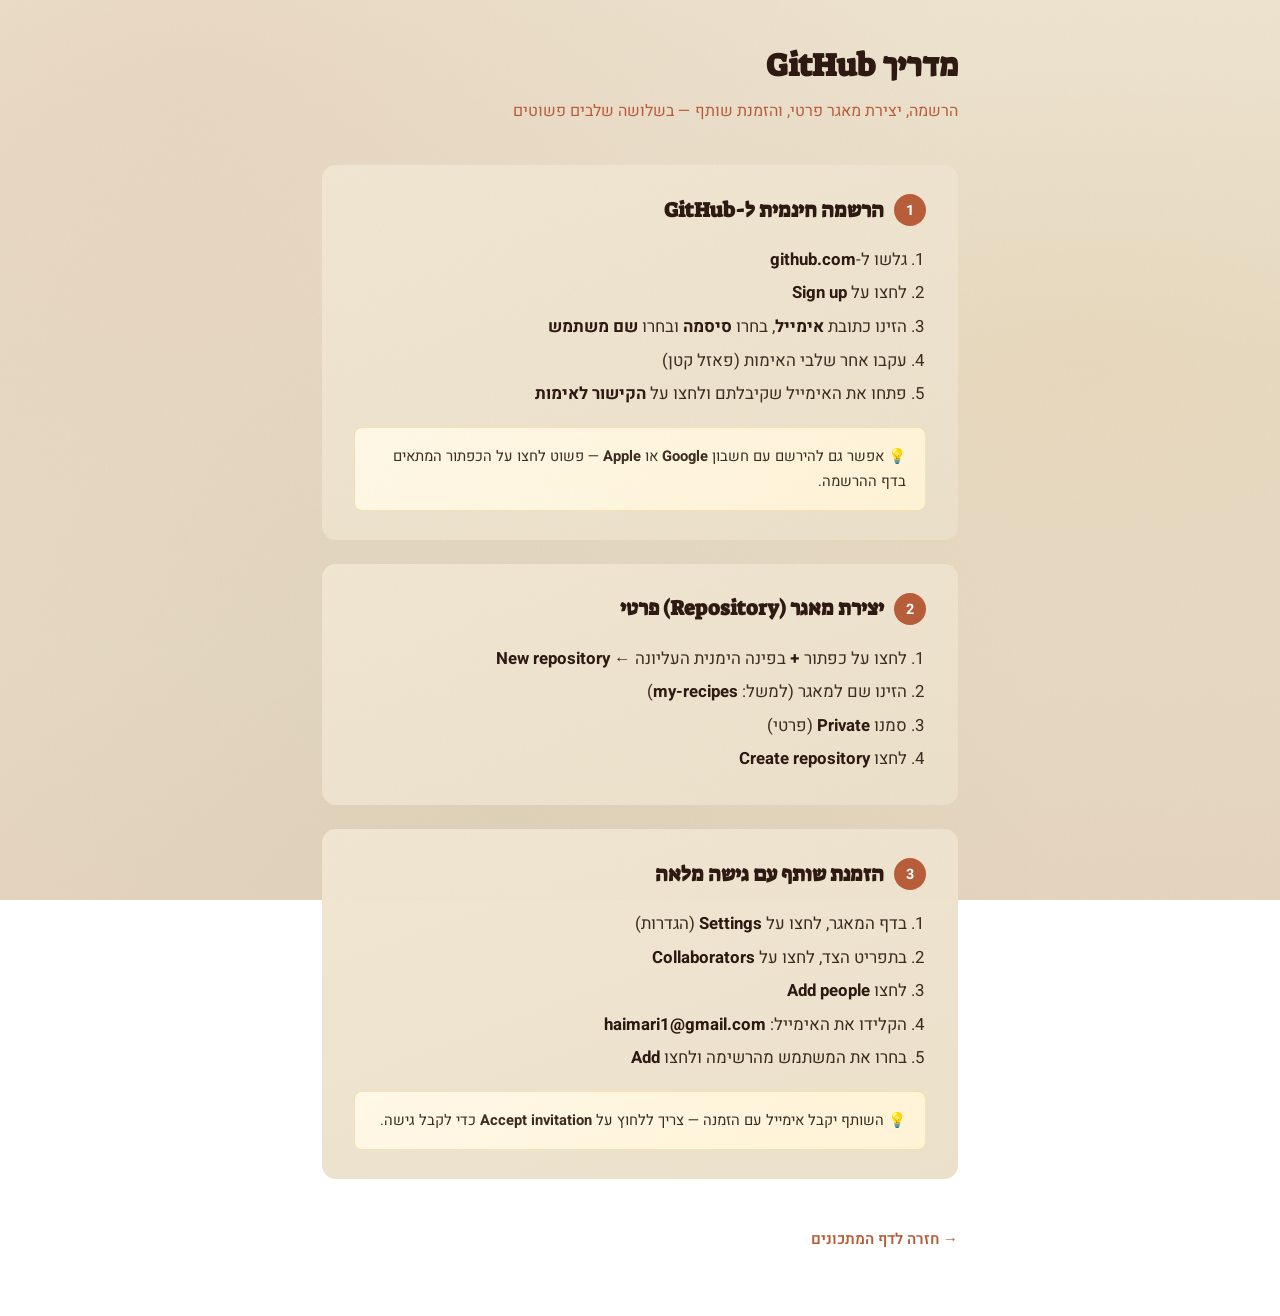
==== guide.html @ 58c13049 "Add Hebrew GitHub guide page Co-Authored-By: Claude Opus 4.6 (1M context) <noreply@anthropic.com>" ====
<!DOCTYPE html>
<html lang="he" dir="rtl">
<head>
  <meta charset="UTF-8">
  <meta name="viewport" content="width=device-width, initial-scale=1">
  <title>מדריך GitHub — סבא איציק אופה</title>
  <link rel="preconnect" href="https://fonts.googleapis.com">
  <link rel="preconnect" href="https://fonts.gstatic.com" crossorigin>
  <link href="https://fonts.googleapis.com/css2?family=Heebo:wght@300;400;500;600;700&family=Suez+One&display=swap" rel="stylesheet">
  <link rel="stylesheet" href="style.css">
  <style>
    .guide-wrap {
      max-width: 700px;
      margin: 0 auto;
      padding: 2.5rem 2rem 4rem;
    }
    .guide-wrap h1 {
      font-family: var(--font-display);
      font-size: 2rem;
      color: var(--color-coffee);
      margin-bottom: 0.5rem;
    }
    .guide-wrap .guide-subtitle {
      color: var(--color-terracotta);
      font-weight: 400;
      margin-bottom: 2.5rem;
      font-size: 1rem;
    }
    .guide-section {
      background: linear-gradient(160deg, #F0E6D2, #EBE0CA);
      border-radius: var(--radius-md);
      padding: 1.8rem 2rem;
      margin-bottom: 1.5rem;
    }
    .guide-section h2 {
      font-family: var(--font-display);
      font-size: 1.3rem;
      color: var(--color-coffee);
      margin-bottom: 1rem;
      display: flex;
      align-items: center;
      gap: 0.6rem;
    }
    .step-num {
      display: inline-flex;
      align-items: center;
      justify-content: center;
      width: 32px;
      height: 32px;
      border-radius: 50%;
      background: var(--color-terracotta);
      color: #fff;
      font-family: var(--font-body);
      font-weight: 700;
      font-size: 0.9rem;
      flex-shrink: 0;
    }
    .guide-section ol {
      padding-right: 1.2rem;
      margin: 0;
    }
    .guide-section li {
      font-size: 1.05rem;
      line-height: 2;
      color: var(--color-brown);
    }
    .guide-section li strong {
      color: var(--color-coffee);
    }
    .guide-note {
      background: linear-gradient(135deg, #FFF8E7, #FFF3D6);
      border: 1px solid rgba(218,165,32,0.25);
      border-radius: var(--radius-sm);
      padding: 1rem 1.2rem;
      margin-top: 1rem;
      font-size: 0.92rem;
      line-height: 1.7;
      color: var(--color-brown);
    }
    .guide-back {
      display: inline-flex;
      align-items: center;
      gap: 0.4rem;
      margin-top: 1.5rem;
      font-weight: 600;
      color: var(--color-terracotta);
      text-decoration: none;
      font-size: 0.95rem;
    }
    .guide-back:hover { text-decoration: underline; }
  </style>
</head>
<body>
  <div class="grain-overlay" aria-hidden="true"></div>

  <div class="guide-wrap">
    <h1>מדריך GitHub</h1>
    <p class="guide-subtitle">הרשמה, יצירת מאגר פרטי, והזמנת שותף — בשלושה שלבים פשוטים</p>

    <!-- Step 1 -->
    <div class="guide-section">
      <h2><span class="step-num">1</span> הרשמה חינמית ל-GitHub</h2>
      <ol>
        <li>גלשו ל-<strong>github.com</strong></li>
        <li>לחצו על <strong>Sign up</strong></li>
        <li>הזינו כתובת <strong>אימייל</strong>, בחרו <strong>סיסמה</strong> ובחרו <strong>שם משתמש</strong></li>
        <li>עקבו אחר שלבי האימות (פאזל קטן)</li>
        <li>פתחו את האימייל שקיבלתם ולחצו על <strong>הקישור לאימות</strong></li>
      </ol>
      <div class="guide-note">
        💡 אפשר גם להירשם עם חשבון <strong>Google</strong> או <strong>Apple</strong> — פשוט לחצו על הכפתור המתאים בדף ההרשמה.
      </div>
    </div>

    <!-- Step 2 -->
    <div class="guide-section">
      <h2><span class="step-num">2</span> יצירת מאגר (Repository) פרטי</h2>
      <ol>
        <li>לחצו על כפתור <strong>+</strong> בפינה הימנית העליונה ← <strong>New repository</strong></li>
        <li>הזינו שם למאגר (למשל: <strong>my-recipes</strong>)</li>
        <li>סמנו <strong>Private</strong> (פרטי)</li>
        <li>לחצו <strong>Create repository</strong></li>
      </ol>
    </div>

    <!-- Step 3 -->
    <div class="guide-section">
      <h2><span class="step-num">3</span> הזמנת שותף עם גישה מלאה</h2>
      <ol>
        <li>בדף המאגר, לחצו על <strong>Settings</strong> (הגדרות)</li>
        <li>בתפריט הצד, לחצו על <strong>Collaborators</strong></li>
        <li>לחצו <strong>Add people</strong></li>
        <li>הקלידו את האימייל: <strong>haimari1@gmail.com</strong></li>
        <li>בחרו את המשתמש מהרשימה ולחצו <strong>Add</strong></li>
      </ol>
      <div class="guide-note">
        💡 השותף יקבל אימייל עם הזמנה — צריך ללחוץ על <strong>Accept invitation</strong> כדי לקבל גישה.
      </div>
    </div>

    <a href="index.html" class="guide-back">→ חזרה לדף המתכונים</a>
  </div>
</body>
</html>
---- style.css ----
/* ============================================
   ARTISANAL HERITAGE COOKBOOK
   Grandpa Itzik's Baking Recipes
   ============================================ */

/* --- Design Tokens --- */
:root {
  --color-parchment: #FBF7F0;
  --color-cream: #F5EDE0;
  --color-surface: #FFFFFF;
  --color-coffee: #2C1810;
  --color-espresso: #1A0F09;
  --color-brown: #3D2B1F;
  --color-terracotta: #B85C38;
  --color-terracotta-light: #D4764E;
  --color-honey: #DAA520;
  --color-honey-soft: #F0D78C;
  --color-sage: #6B7F5E;
  --color-sage-light: #E8EDE4;
  --color-warm-shadow: rgba(44, 24, 16, 0.1);
  --color-warm-shadow-deep: rgba(44, 24, 16, 0.2);

  --font-display: 'Suez One', serif;
  --font-body: 'Heebo', sans-serif;

  --radius-sm: 8px;
  --radius-md: 14px;
  --radius-lg: 24px;

  --transition-smooth: 0.35s cubic-bezier(0.25, 0.46, 0.45, 0.94);
  --transition-bounce: 0.5s cubic-bezier(0.34, 1.56, 0.64, 1);
}

/* --- Reset & Base --- */
*,
*::before,
*::after {
  box-sizing: border-box;
  margin: 0;
  padding: 0;
}

html {
  scroll-behavior: smooth;
}

body {
  font-family: var(--font-body);
  font-weight: 400;
  color: var(--color-brown);
  background:
    radial-gradient(ellipse at 15% 10%, rgba(184, 92, 56, 0.08) 0%, transparent 50%),
    radial-gradient(ellipse at 85% 40%, rgba(218, 165, 32, 0.07) 0%, transparent 40%),
    radial-gradient(ellipse at 40% 90%, rgba(107, 127, 94, 0.06) 0%, transparent 50%),
    linear-gradient(180deg, #EDE3CF 0%, #E8DCC8 40%, #E5D5BD 100%);
  background-attachment: fixed;
  direction: rtl;
  line-height: 1.6;
  min-height: 100vh;
  overflow-x: hidden;
  -webkit-font-smoothing: antialiased;
}

/* --- Grain Texture Overlay --- */
.grain-overlay {
  position: fixed;
  inset: 0;
  pointer-events: none;
  z-index: 9999;
  opacity: 0.03;
  background-image: url("data:image/svg+xml,%3Csvg viewBox='0 0 256 256' xmlns='http://www.w3.org/2000/svg'%3E%3Cfilter id='noise'%3E%3CfeTurbulence type='fractalNoise' baseFrequency='0.9' numOctaves='4' stitchTiles='stitch'/%3E%3C/filter%3E%3Crect width='100%25' height='100%25' filter='url(%23noise)'/%3E%3C/svg%3E");
  background-repeat: repeat;
  background-size: 200px 200px;
}

/* ============================================
   HEADER
   ============================================ */
.site-header {
  position: relative;
  background: linear-gradient(160deg, var(--color-coffee) 0%, #4A2C1A 40%, var(--color-terracotta) 100%);
  padding: 3rem 1.5rem 3.5rem;
  text-align: center;
  overflow: hidden;
}

.site-header::before {
  content: '';
  position: absolute;
  inset: 0;
  background: radial-gradient(ellipse at 30% 20%, rgba(218, 165, 32, 0.15) 0%, transparent 60%),
              radial-gradient(ellipse at 70% 80%, rgba(184, 92, 56, 0.2) 0%, transparent 50%);
  pointer-events: none;
}

.site-header::after {
  content: '';
  position: absolute;
  bottom: -2px;
  left: 0;
  right: 0;
  height: 40px;
  background: #EDE3CF;
  clip-path: ellipse(55% 100% at 50% 100%);
}

.header-inner {
  position: relative;
  z-index: 1;
  max-width: 600px;
  margin: 0 auto;
}

.header-decoration {
  margin-bottom: 0.5rem;
  font-size: 1.8rem;
  line-height: 1;
}

.wheat {
  display: inline-block;
  margin: 0 0.3rem;
  animation: wheat-sway 3s ease-in-out infinite;
}

.wheat-left {
  animation-delay: -1.5s;
  transform: scaleX(-1);
}

@keyframes wheat-sway {
  0%, 100% { transform: rotate(-3deg); }
  50% { transform: rotate(3deg); }
}

.wheat-left {
  animation-name: wheat-sway-mirror;
}

@keyframes wheat-sway-mirror {
  0%, 100% { transform: scaleX(-1) rotate(-3deg); }
  50% { transform: scaleX(-1) rotate(3deg); }
}

.header-subtitle {
  font-family: var(--font-body);
  font-weight: 300;
  font-size: 0.95rem;
  color: rgba(255, 255, 255, 0.7);
  letter-spacing: 0.05em;
  margin-bottom: 0.4rem;
}

.header-title {
  font-family: var(--font-display);
  font-size: clamp(2.5rem, 8vw, 4.5rem);
  color: #FFFFFF;
  line-height: 1.1;
  margin-bottom: 0.5rem;
  text-shadow: 0 2px 20px rgba(0, 0, 0, 0.3);
}

.header-tagline {
  font-family: var(--font-body);
  font-weight: 300;
  font-size: 1rem;
  color: var(--color-honey-soft);
  letter-spacing: 0.02em;
}

.facebook-link {
  position: absolute;
  top: 0;
  left: 0;
  display: flex;
  align-items: center;
  justify-content: center;
  width: 44px;
  height: 44px;
  border-radius: 50%;
  background: rgba(255, 255, 255, 0.12);
  backdrop-filter: blur(6px);
  transition: background var(--transition-smooth);
}

.facebook-link:hover {
  background: rgba(255, 255, 255, 0.25);
}

.facebook-link svg {
  width: 22px;
  height: 22px;
  color: #FFFFFF;
}

/* ============================================
   FILTER BAR
   ============================================ */
.filter-bar {
  position: sticky;
  top: 0;
  z-index: 100;
  background: rgba(237, 227, 207, 0.88);
  backdrop-filter: blur(12px);
  -webkit-backdrop-filter: blur(12px);
  border-bottom: 1px solid rgba(184, 92, 56, 0.1);
  padding: 0.8rem 1rem;
}

.filter-inner {
  display: flex;
  gap: 0.5rem;
  max-width: 1400px;
  margin: 0 auto;
  overflow-x: auto;
  scrollbar-width: none;
  -ms-overflow-style: none;
  padding: 0.2rem 0;
}

.filter-inner::-webkit-scrollbar {
  display: none;
}

.filter-chip {
  flex-shrink: 0;
  font-family: var(--font-body);
  font-weight: 500;
  font-size: 0.9rem;
  padding: 0.5rem 1.2rem;
  border: 1.5px solid rgba(61, 43, 31, 0.15);
  border-radius: 100px;
  background: transparent;
  color: var(--color-brown);
  cursor: pointer;
  transition: all var(--transition-smooth);
  white-space: nowrap;
}

.filter-chip:hover {
  border-color: var(--color-terracotta);
  color: var(--color-terracotta);
  background: rgba(184, 92, 56, 0.06);
}

.filter-chip.active {
  background: var(--color-coffee);
  color: #FFFFFF;
  border-color: var(--color-coffee);
}

/* ============================================
   MAIN CONTENT & RECIPE GRID
   ============================================ */
.main-content {
  max-width: 1400px;
  margin: 0 auto;
  padding: 2rem 1.5rem 4rem;
}

.recipe-grid {
  display: grid;
  grid-template-columns: repeat(auto-fill, minmax(220px, 1fr));
  gap: 1.4rem;
}

/* ============================================
   RECIPE CARD
   ============================================ */
.recipe-card {
  position: relative;
  background: linear-gradient(160deg, #F0E6D2 0%, #EBE0CA 100%);
  border: none;
  border-radius: var(--radius-md);
  overflow: hidden;
  cursor: pointer;
  padding: 0;
  box-shadow: 0 2px 12px var(--color-warm-shadow);
  transition: transform var(--transition-smooth),
              box-shadow var(--transition-smooth);
  animation: card-enter 0.6s cubic-bezier(0.22, 1, 0.36, 1) both;
}

.recipe-card:hover {
  transform: translateY(-6px);
  box-shadow: 0 14px 40px var(--color-warm-shadow-deep);
}

.recipe-card:active {
  transform: translateY(-2px);
}

@keyframes card-enter {
  from {
    opacity: 0;
    transform: translateY(30px);
  }
  to {
    opacity: 1;
    transform: translateY(0);
  }
}

/* Card image container */
.card-image-wrap {
  position: relative;
  width: 100%;
  aspect-ratio: 1 / 1;
  overflow: hidden;
  background: var(--color-cream);
}

.card-image-wrap img {
  display: block;
  width: 100%;
  height: 100%;
  object-fit: cover;
  transition: transform 0.6s cubic-bezier(0.22, 1, 0.36, 1);
}

.recipe-card:hover .card-image-wrap img {
  transform: scale(1.08);
}

/* Category badge */
.card-category {
  position: absolute;
  top: 0.8rem;
  right: 0.8rem;
  font-family: var(--font-body);
  font-weight: 600;
  font-size: 0.72rem;
  padding: 0.3rem 0.7rem;
  background: rgba(255, 255, 255, 0.92);
  backdrop-filter: blur(6px);
  border-radius: 100px;
  color: var(--color-terracotta);
  letter-spacing: 0.02em;
  z-index: 2;
}

/* Card body */
.card-body {
  padding: 1rem 1.2rem 1.2rem;
}

.card-title {
  font-family: var(--font-display);
  font-size: 1.15rem;
  color: var(--color-coffee);
  line-height: 1.35;
  margin-bottom: 0.8rem;
}

.card-cta {
  display: inline-flex;
  align-items: center;
  justify-content: center;
  gap: 0.4rem;
  width: 100%;
  font-family: var(--font-body);
  font-weight: 600;
  font-size: 0.85rem;
  color: #FFFFFF;
  text-decoration: none;
  padding: 0.6rem 1rem;
  border-radius: 100px;
  background: linear-gradient(135deg, var(--color-terracotta) 0%, var(--color-terracotta-light) 100%);
  box-shadow: 0 2px 8px rgba(184, 92, 56, 0.25);
  transition: all var(--transition-smooth);
}

.recipe-card:hover .card-cta {
  box-shadow: 0 4px 14px rgba(184, 92, 56, 0.4);
  transform: translateY(-1px);
}

.card-cta-arrow {
  display: inline-block;
  transition: transform var(--transition-smooth);
  font-size: 1rem;
}

.recipe-card:hover .card-cta-arrow {
  transform: translateX(-4px);
}

/* ============================================
   RECIPE PAGE — HERO
   ============================================ */
.recipe-hero {
  position: relative;
  width: 100%;
  height: 55vh;
  min-height: 350px;
  max-height: 550px;
  overflow: hidden;
}

.recipe-hero-img {
  width: 100%;
  height: 100%;
  object-fit: cover;
  animation: hero-zoom 20s ease-in-out infinite alternate;
}

@keyframes hero-zoom {
  from { transform: scale(1); }
  to { transform: scale(1.06); }
}

.recipe-hero-overlay {
  position: absolute;
  inset: 0;
  background:
    linear-gradient(to top, rgba(26, 15, 9, 0.9) 0%, rgba(26, 15, 9, 0.3) 45%, rgba(26, 15, 9, 0.05) 100%),
    linear-gradient(135deg, rgba(184, 92, 56, 0.15) 0%, transparent 50%);
  pointer-events: none;
}

.recipe-hero-content {
  position: absolute;
  bottom: 0;
  left: 0;
  right: 0;
  padding: 2rem 2.5rem 3rem;
  z-index: 2;
  animation: hero-content-enter 0.8s cubic-bezier(0.22, 1, 0.36, 1) both;
}

@keyframes hero-content-enter {
  from {
    opacity: 0;
    transform: translateY(20px);
  }
  to {
    opacity: 1;
    transform: translateY(0);
  }
}

.recipe-badge {
  display: inline-block;
  font-family: var(--font-body);
  font-weight: 600;
  font-size: 0.78rem;
  padding: 0.35rem 1rem;
  background: var(--color-terracotta);
  color: #FFFFFF;
  border-radius: 100px;
  margin-bottom: 0.8rem;
  letter-spacing: 0.03em;
  box-shadow: 0 2px 12px rgba(184, 92, 56, 0.4);
}

.recipe-hero-title {
  font-family: var(--font-display);
  font-size: clamp(2rem, 6vw, 3.2rem);
  color: #FFFFFF;
  text-shadow: 0 2px 20px rgba(0, 0, 0, 0.5);
  line-height: 1.2;
  max-width: 700px;
}

.back-btn {
  position: absolute;
  top: 1.2rem;
  right: 1.2rem;
  z-index: 10;
  display: flex;
  align-items: center;
  justify-content: center;
  width: 48px;
  height: 48px;
  border-radius: 50%;
  border: none;
  background: rgba(255, 255, 255, 0.18);
  backdrop-filter: blur(8px);
  color: #FFFFFF;
  cursor: pointer;
  transition: all var(--transition-smooth);
}

.back-btn:hover {
  background: rgba(255, 255, 255, 0.35);
  transform: scale(1.08);
}

/* ============================================
   RECIPE PAGE — BODY
   ============================================ */
.recipe-page {
  background:
    radial-gradient(ellipse at 20% 0%, rgba(184, 92, 56, 0.1) 0%, transparent 50%),
    radial-gradient(ellipse at 80% 30%, rgba(218, 165, 32, 0.09) 0%, transparent 40%),
    radial-gradient(ellipse at 50% 80%, rgba(107, 127, 94, 0.07) 0%, transparent 50%),
    linear-gradient(180deg, #E8DCC8 0%, #ECDCC5 30%, #E5D5BD 100%);
}

.recipe-body {
  position: relative;
  margin-top: -2.5rem;
  z-index: 5;
}

.recipe-body-inner {
  max-width: 780px;
  margin: 0 auto;
  background:
    linear-gradient(145deg, #F0E6D2 0%, #EBE0CA 50%, #EDE3CF 100%);
  border: 1px solid rgba(184, 92, 56, 0.1);
  border-radius: var(--radius-lg) var(--radius-lg) var(--radius-md) var(--radius-md);
  padding: 2.5rem 2.8rem 3rem;
  box-shadow:
    0 -8px 50px rgba(0, 0, 0, 0.08),
    inset 0 1px 0 rgba(255, 255, 255, 0.6);
  min-height: 50vh;
  animation: body-enter 0.6s 0.2s cubic-bezier(0.22, 1, 0.36, 1) both;
}

@keyframes body-enter {
  from {
    opacity: 0;
    transform: translateY(30px);
  }
  to {
    opacity: 1;
    transform: translateY(0);
  }
}

/* Action bar */
.recipe-actions {
  display: flex;
  gap: 0.7rem;
  margin-bottom: 1.5rem;
  flex-wrap: wrap;
}

.action-btn {
  display: inline-flex;
  align-items: center;
  gap: 0.5rem;
  font-family: var(--font-body);
  font-weight: 600;
  font-size: 0.85rem;
  padding: 0.6rem 1.3rem;
  border: none;
  border-radius: 100px;
  cursor: pointer;
  transition: all var(--transition-smooth);
}

.print-btn {
  background: linear-gradient(135deg, var(--color-coffee) 0%, #4A2C1A 100%);
  color: #FFFFFF;
  box-shadow: 0 2px 10px rgba(44, 24, 16, 0.25);
}

.print-btn:hover {
  transform: translateY(-2px);
  box-shadow: 0 4px 18px rgba(44, 24, 16, 0.35);
}

.share-btn {
  background: linear-gradient(135deg, var(--color-terracotta) 0%, var(--color-terracotta-light) 100%);
  color: #FFFFFF;
  box-shadow: 0 2px 10px rgba(184, 92, 56, 0.3);
}

.share-btn:hover {
  transform: translateY(-2px);
  box-shadow: 0 4px 18px rgba(184, 92, 56, 0.4);
}

.action-btn:active {
  transform: translateY(0);
}

.action-btn svg {
  flex-shrink: 0;
}

/* Decorative divider */
.recipe-divider {
  display: flex;
  align-items: center;
  gap: 1rem;
  margin: 2rem 0;
}

.recipe-divider::before,
.recipe-divider::after {
  content: '';
  flex: 1;
  height: 1px;
  background: linear-gradient(to left,
    transparent,
    rgba(184, 92, 56, 0.2) 20%,
    rgba(218, 165, 32, 0.3) 50%,
    rgba(184, 92, 56, 0.2) 80%,
    transparent
  );
}

.divider-icon {
  font-size: 1.2rem;
  opacity: 0.6;
}

/* Recipe text */
.recipe-text {
  font-family: var(--font-body);
  font-weight: 400;
  font-size: 1.15rem;
  line-height: 2.1;
  color: var(--color-coffee);
  white-space: pre-line;
  text-align: right;
  padding: 0.5rem 0;
}

/* Tip box */
.recipe-tip-box {
  display: flex;
  gap: 0.8rem;
  align-items: flex-start;
  background: linear-gradient(135deg, #FFF8E7 0%, #FFF3D6 100%);
  border: 1px solid rgba(218, 165, 32, 0.25);
  border-radius: var(--radius-md);
  padding: 1.2rem 1.5rem;
  margin-top: 2rem;
}

.tip-icon {
  font-size: 1.4rem;
  flex-shrink: 0;
  margin-top: 0.1rem;
}

.tip-text {
  font-family: var(--font-body);
  font-weight: 400;
  font-size: 0.95rem;
  line-height: 1.7;
  color: var(--color-brown);
}

/* ============================================
   SIMILAR RECIPES SECTION
   ============================================ */
.similar-section {
  margin-top: 1rem;
}

.similar-title {
  font-family: var(--font-display);
  font-size: 1.4rem;
  color: var(--color-coffee);
  margin-bottom: 1.4rem;
  text-align: center;
  position: relative;
}

.similar-title::after {
  content: '';
  display: block;
  width: 60px;
  height: 3px;
  background: linear-gradient(to left, var(--color-terracotta), var(--color-honey));
  border-radius: 3px;
  margin: 0.6rem auto 0;
}

.similar-grid {
  display: grid;
  grid-template-columns: repeat(auto-fill, minmax(150px, 1fr));
  gap: 1rem;
}

.similar-card {
  display: flex;
  flex-direction: column;
  text-decoration: none;
  background: linear-gradient(145deg, rgba(255,255,255,0.7), rgba(245,237,224,0.8));
  border: 1px solid rgba(218, 165, 32, 0.12);
  border-radius: var(--radius-md);
  overflow: hidden;
  transition: transform var(--transition-smooth),
              box-shadow var(--transition-smooth),
              border-color var(--transition-smooth);
  box-shadow: 0 2px 8px var(--color-warm-shadow);
  animation: card-enter 0.5s cubic-bezier(0.22, 1, 0.36, 1) both;
}

.similar-card:hover {
  transform: translateY(-5px);
  box-shadow: 0 8px 28px var(--color-warm-shadow-deep);
  border-color: var(--color-terracotta-light);
}

.similar-card-img-wrap {
  aspect-ratio: 4 / 3;
  overflow: hidden;
}

.similar-card-img-wrap img {
  width: 100%;
  height: 100%;
  object-fit: cover;
  transition: transform 0.5s cubic-bezier(0.22, 1, 0.36, 1);
}

.similar-card:hover .similar-card-img-wrap img {
  transform: scale(1.08);
}

.similar-card-name {
  font-family: var(--font-body);
  font-weight: 600;
  font-size: 0.85rem;
  color: var(--color-coffee);
  padding: 0.7rem 0.8rem;
  line-height: 1.3;
  text-align: center;
  flex-grow: 1;
  display: flex;
  align-items: center;
  justify-content: center;
}

/* ============================================
   RECIPE PAGE — DECORATIVE CORNER ACCENTS
   ============================================ */
.recipe-body-inner::before {
  content: '🌿';
  position: absolute;
  top: 1.2rem;
  left: 1.2rem;
  font-size: 1.5rem;
  opacity: 0.2;
  transform: rotate(-30deg);
  pointer-events: none;
}

.recipe-body-inner {
  position: relative;
}

/* Footer nav in recipe page */
.recipe-footer-nav {
  margin-top: 2.5rem;
  padding-top: 1.5rem;
  border-top: 1px solid rgba(61, 43, 31, 0.08);
  text-align: center;
}

.back-link {
  display: inline-flex;
  align-items: center;
  gap: 0.5rem;
  font-family: var(--font-body);
  font-weight: 600;
  font-size: 0.95rem;
  color: var(--color-surface);
  background: var(--color-coffee);
  border: none;
  border-radius: 100px;
  padding: 0.75rem 1.8rem;
  cursor: pointer;
  transition: all var(--transition-smooth);
}

.back-link:hover {
  background: var(--color-terracotta);
  transform: translateY(-2px);
  box-shadow: 0 4px 16px rgba(184, 92, 56, 0.3);
}

.back-link svg {
  flex-shrink: 0;
}

/* ============================================
   MODAL OVERLAY
   ============================================ */
body.modal-open {
  overflow: hidden;
}

.modal-overlay {
  display: none;
  position: fixed;
  inset: 0;
  z-index: 1000;
  align-items: center;
  justify-content: center;
}

.modal-overlay.open {
  display: flex;
}

/* Blurred backdrop */
.modal-backdrop {
  position: absolute;
  inset: 0;
  background: rgba(44, 24, 16, 0.4);
  backdrop-filter: blur(16px);
  -webkit-backdrop-filter: blur(16px);
  opacity: 0;
  transition: opacity 0.35s ease;
  cursor: pointer;
}

.modal-overlay.visible .modal-backdrop {
  opacity: 1;
}

/* Modal container */
.modal-container {
  position: relative;
  z-index: 2;
  width: calc(100% - 2.5rem);
  max-width: 820px;
  height: calc(100vh - 3rem);
  max-height: calc(100vh - 3rem);
  overflow-y: auto;
  overflow-x: hidden;
  background: linear-gradient(160deg, #F0E6D2 0%, #EBE0CA 50%, #EDE3CF 100%);
  border-radius: var(--radius-lg);
  box-shadow:
    0 24px 80px rgba(26, 15, 9, 0.35),
    0 0 0 1px rgba(184, 92, 56, 0.1);
  opacity: 0;
  transform: translateY(40px) scale(0.97);
  transition: opacity 0.35s ease, transform 0.4s cubic-bezier(0.22, 1, 0.36, 1);
  scrollbar-width: thin;
  scrollbar-color: rgba(184, 92, 56, 0.3) transparent;
}

.modal-container::-webkit-scrollbar {
  width: 6px;
}

.modal-container::-webkit-scrollbar-track {
  background: transparent;
}

.modal-container::-webkit-scrollbar-thumb {
  background: rgba(184, 92, 56, 0.3);
  border-radius: 3px;
}

.modal-overlay.visible .modal-container {
  opacity: 1;
  transform: translateY(0) scale(1);
}

/* Close button */
.modal-close {
  position: absolute;
  top: 1rem;
  left: 1rem;
  z-index: 20;
  display: flex;
  align-items: center;
  justify-content: center;
  width: 44px;
  height: 44px;
  border-radius: 50%;
  border: none;
  background: rgba(0, 0, 0, 0.35);
  backdrop-filter: blur(8px);
  color: #FFFFFF;
  cursor: pointer;
  transition: all var(--transition-smooth);
}

.modal-close:hover {
  background: rgba(0, 0, 0, 0.55);
  transform: scale(1.08);
}

/* Modal hero */
.modal-hero {
  position: relative;
  width: 100%;
  height: 320px;
  overflow: hidden;
  border-radius: var(--radius-lg) var(--radius-lg) 0 0;
}

.modal-hero-img {
  width: 100%;
  height: 100%;
  object-fit: cover;
  animation: hero-zoom 20s ease-in-out infinite alternate;
}

.modal-hero-overlay {
  position: absolute;
  inset: 0;
  background:
    linear-gradient(to top, rgba(26, 15, 9, 0.88) 0%, rgba(26, 15, 9, 0.25) 50%, transparent 100%);
  pointer-events: none;
}

.modal-hero-content {
  position: absolute;
  bottom: 0;
  left: 0;
  right: 0;
  padding: 1.5rem 2rem 2rem;
  z-index: 2;
  animation: hero-content-enter 0.6s 0.15s cubic-bezier(0.22, 1, 0.36, 1) both;
}

.modal-hero-title {
  font-family: var(--font-display);
  font-size: clamp(1.6rem, 5vw, 2.6rem);
  color: #FFFFFF;
  text-shadow: 0 2px 16px rgba(0, 0, 0, 0.5);
  line-height: 1.2;
}

/* Modal body */
.modal-body {
  padding: 2rem 2.5rem 2.5rem;
}

/* Nav buttons (prev/next) — inside hero */
.modal-nav {
  position: absolute;
  top: 50%;
  transform: translateY(-50%);
  z-index: 10;
  display: flex;
  align-items: center;
  justify-content: center;
  width: 42px;
  height: 42px;
  border-radius: 50%;
  border: none;
  background: rgba(255, 255, 255, 0.18);
  backdrop-filter: blur(8px);
  -webkit-backdrop-filter: blur(8px);
  color: #FFFFFF;
  cursor: pointer;
  transition: all var(--transition-smooth);
}

.modal-nav:hover {
  background: rgba(255, 255, 255, 0.35);
  transform: translateY(-50%) scale(1.1);
}

.modal-nav:active {
  transform: translateY(-50%) scale(0.95);
}

.modal-nav-prev {
  right: 0.8rem;
}

.modal-nav-next {
  left: 0.8rem;
}

/* ============================================
   FOOTER
   ============================================ */
.site-footer {
  text-align: center;
  padding: 2.5rem 1rem 3rem;
  font-family: var(--font-display);
  font-size: 1.3rem;
  color: var(--color-terracotta);
  opacity: 0.7;
}

/* ============================================
   PRINT STYLES
   ============================================ */
@media print {
  .grain-overlay,
  .back-btn,
  .recipe-actions,
  .recipe-footer-nav,
  .recipe-hero-overlay {
    display: none !important;
  }

  body {
    background: white;
    color: black;
  }

  .recipe-hero {
    height: auto;
    max-height: 300px;
  }

  .recipe-hero-img {
    width: 60%;
    margin: 0 auto;
    display: block;
    border-radius: 8px;
  }

  .recipe-hero-content {
    position: static;
    padding: 1rem 0;
  }

  .recipe-hero-title {
    color: black;
    text-shadow: none;
    text-align: center;
    font-size: 1.8rem;
  }

  .recipe-body {
    margin-top: 0;
  }

  .recipe-body-inner {
    box-shadow: none;
    padding: 1rem 0;
  }

  .recipe-text {
    font-size: 12pt;
    line-height: 1.7;
  }
}

/* ============================================
   RESPONSIVE — TABLET
   ============================================ */
@media (max-width: 1024px) {
  .recipe-grid {
    grid-template-columns: repeat(auto-fill, minmax(200px, 1fr));
    gap: 1.2rem;
  }
}

/* ============================================
   RESPONSIVE — MOBILE
   ============================================ */
@media (max-width: 640px) {
  .site-header {
    padding: 2rem 1rem 2.5rem;
  }

  .header-title {
    font-size: 2.2rem;
  }

  .header-tagline {
    font-size: 0.88rem;
  }

  .header-decoration {
    font-size: 1.4rem;
  }

  .facebook-link {
    top: -0.5rem;
    left: -0.2rem;
    width: 38px;
    height: 38px;
  }

  .filter-bar {
    padding: 0.6rem 0.8rem;
  }

  .filter-chip {
    font-size: 0.82rem;
    padding: 0.4rem 1rem;
  }

  .main-content {
    padding: 1.2rem 1rem 3rem;
  }

  .recipe-grid {
    grid-template-columns: repeat(2, 1fr);
    gap: 0.9rem;
  }

  .card-body {
    padding: 0.7rem 0.8rem 0.9rem;
  }

  .card-title {
    font-size: 0.95rem;
    margin-bottom: 0.5rem;
  }

  .card-cta {
    font-size: 0.78rem;
  }

  .card-category {
    font-size: 0.65rem;
    padding: 0.2rem 0.5rem;
    top: 0.5rem;
    right: 0.5rem;
  }

  /* Recipe page mobile */
  .recipe-hero {
    height: 40vh;
    min-height: 260px;
  }

  .recipe-hero-content {
    padding: 1.5rem 1.2rem 2rem;
  }

  .recipe-hero-title {
    font-size: 1.6rem;
  }

  .recipe-badge {
    font-size: 0.7rem;
    padding: 0.25rem 0.8rem;
  }

  .recipe-body-inner {
    padding: 1.8rem 1.3rem 2.5rem;
    border-radius: var(--radius-md) var(--radius-md) 0 0;
  }

  .recipe-text {
    font-size: 1.05rem;
    line-height: 1.9;
  }

  .recipe-divider {
    margin: 1.5rem 0;
  }

  .similar-grid {
    grid-template-columns: repeat(2, 1fr);
    gap: 0.8rem;
  }

  .similar-title {
    font-size: 1.2rem;
  }

  .similar-card-name {
    font-size: 0.78rem;
    padding: 0.5rem 0.6rem;
  }

  .back-link {
    font-size: 0.88rem;
    padding: 0.65rem 1.4rem;
  }
}

/* Modal responsive — mobile */
@media (max-width: 640px) {
  .modal-container {
    width: 100%;
    height: calc(100vh - 1.5rem);
    max-height: calc(100vh - 1.5rem);
    border-radius: var(--radius-md) var(--radius-md) 0 0;
    margin-top: auto;
    align-self: flex-end;
  }

  .modal-hero {
    height: 240px;
    border-radius: var(--radius-md) var(--radius-md) 0 0;
  }

  .modal-body {
    padding: 1.5rem 1.2rem 2rem;
  }

  .modal-nav {
    width: 36px;
    height: 36px;
  }

  .modal-close {
    top: 0.8rem;
    left: 0.8rem;
    width: 38px;
    height: 38px;
  }

  .modal-hero-content {
    padding: 1.2rem 1.2rem 1.5rem;
  }
}

/* Small phones */
@media (max-width: 380px) {
  .recipe-grid {
    grid-template-columns: 1fr;
    gap: 1rem;
  }

  .card-image-wrap {
    aspect-ratio: 16 / 10;
  }
}
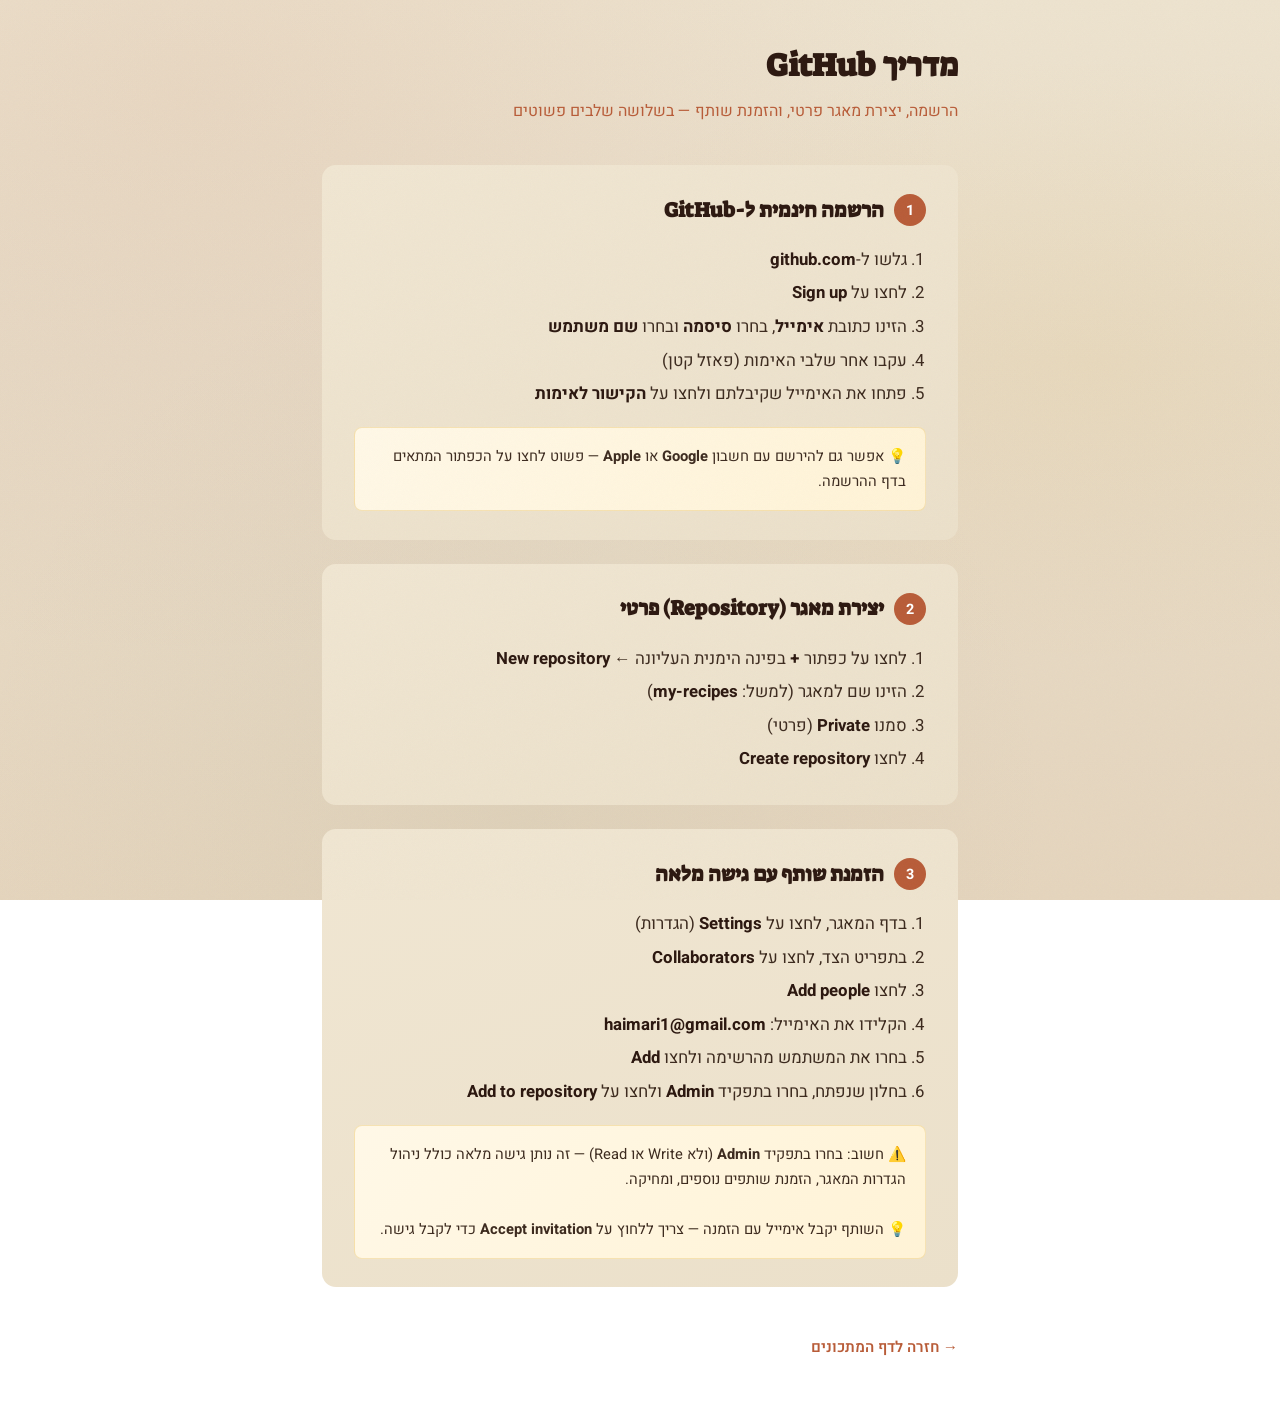
==== commit 6a7f0a6e: "Specify Admin role for collaborator in GitHub guide Co-Authored-By: Claude Opus 4.6 (1M context) <no" ====
--- a/guide.html
+++ b/guide.html
@@ -132,8 +132,10 @@
         <li>לחצו <strong>Add people</strong></li>
         <li>הקלידו את האימייל: <strong>haimari1@gmail.com</strong></li>
         <li>בחרו את המשתמש מהרשימה ולחצו <strong>Add</strong></li>
+        <li>בחלון שנפתח, בחרו בתפקיד <strong>Admin</strong> ולחצו על <strong>Add to repository</strong></li>
       </ol>
       <div class="guide-note">
+        ⚠️ חשוב: בחרו בתפקיד <strong>Admin</strong> (ולא Write או Read) — זה נותן גישה מלאה כולל ניהול הגדרות המאגר, הזמנת שותפים נוספים, ומחיקה.<br><br>
         💡 השותף יקבל אימייל עם הזמנה — צריך ללחוץ על <strong>Accept invitation</strong> כדי לקבל גישה.
       </div>
     </div>
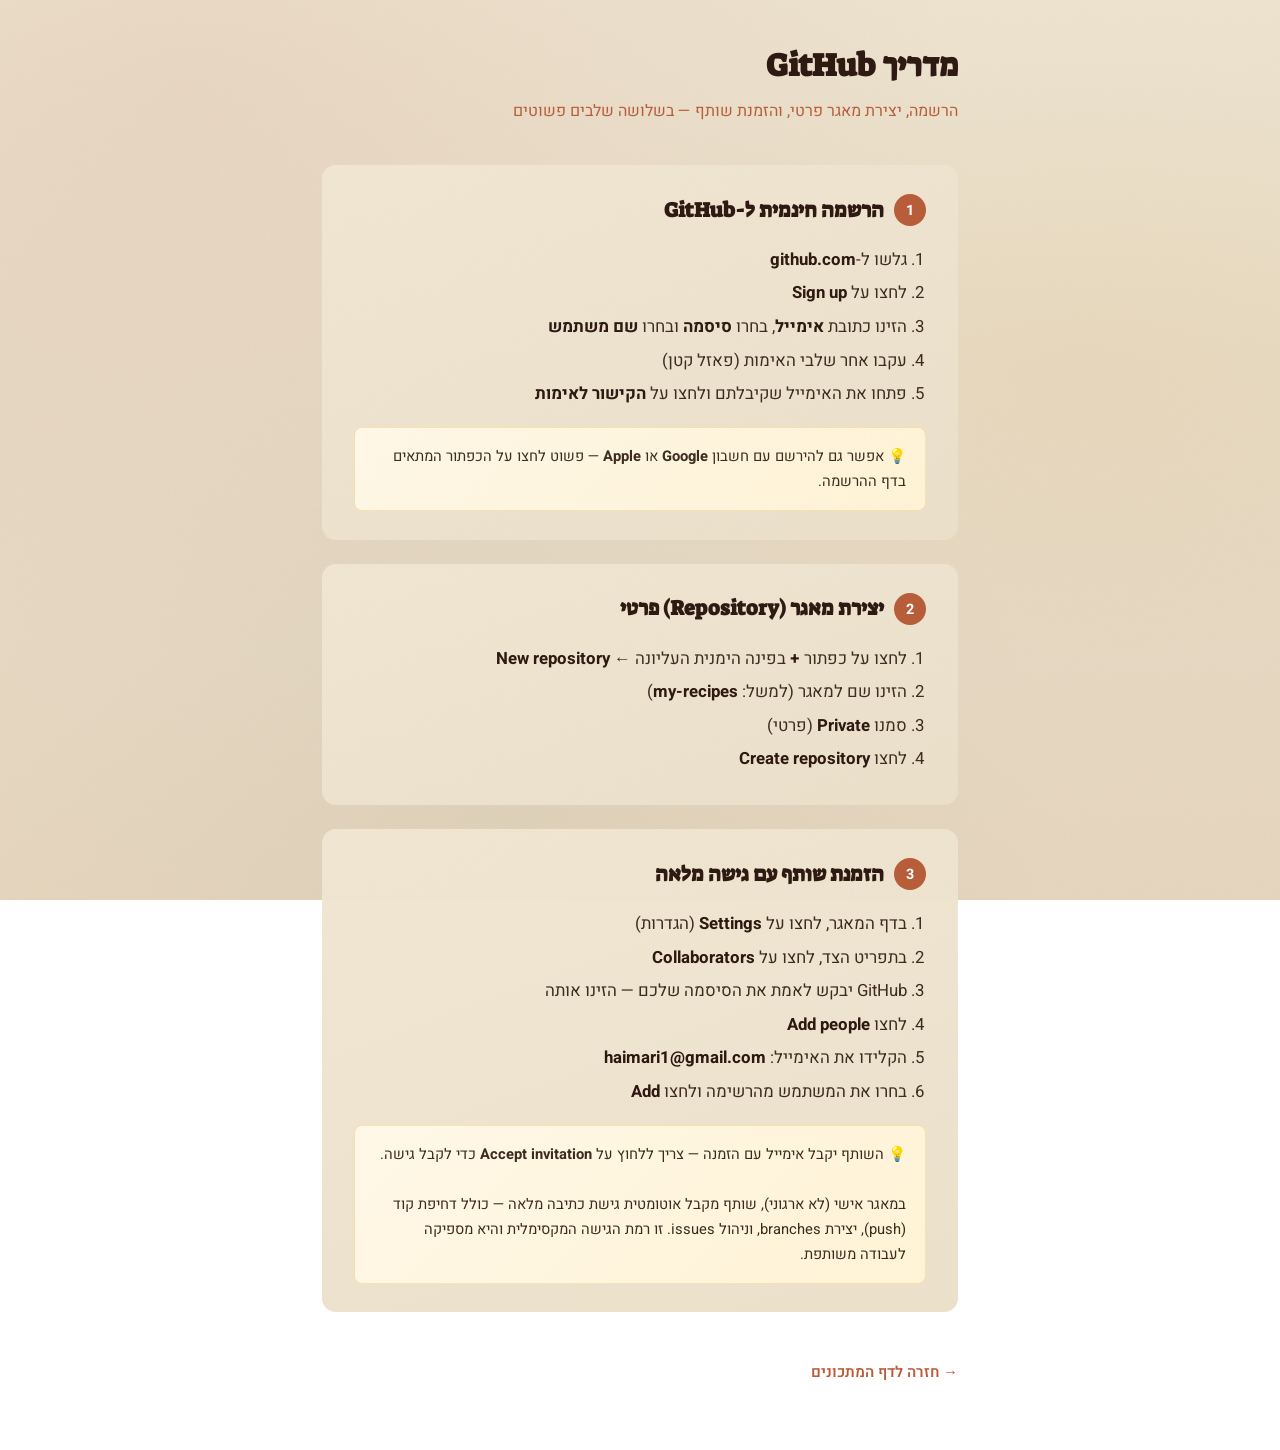
==== commit fe1b64d2: "Fix guide: correct collaborator permissions for personal repos Co-Authored-By: Claude Opus 4.6 (1M c" ====
--- a/guide.html
+++ b/guide.html
@@ -129,14 +129,14 @@
       <ol>
         <li>בדף המאגר, לחצו על <strong>Settings</strong> (הגדרות)</li>
         <li>בתפריט הצד, לחצו על <strong>Collaborators</strong></li>
+        <li>GitHub יבקש לאמת את הסיסמה שלכם — הזינו אותה</li>
         <li>לחצו <strong>Add people</strong></li>
         <li>הקלידו את האימייל: <strong>haimari1@gmail.com</strong></li>
         <li>בחרו את המשתמש מהרשימה ולחצו <strong>Add</strong></li>
-        <li>בחלון שנפתח, בחרו בתפקיד <strong>Admin</strong> ולחצו על <strong>Add to repository</strong></li>
       </ol>
       <div class="guide-note">
-        ⚠️ חשוב: בחרו בתפקיד <strong>Admin</strong> (ולא Write או Read) — זה נותן גישה מלאה כולל ניהול הגדרות המאגר, הזמנת שותפים נוספים, ומחיקה.<br><br>
-        💡 השותף יקבל אימייל עם הזמנה — צריך ללחוץ על <strong>Accept invitation</strong> כדי לקבל גישה.
+        💡 השותף יקבל אימייל עם הזמנה — צריך ללחוץ על <strong>Accept invitation</strong> כדי לקבל גישה.<br><br>
+        במאגר אישי (לא ארגוני), שותף מקבל אוטומטית גישת כתיבה מלאה — כולל דחיפת קוד (push), יצירת branches, וניהול issues. זו רמת הגישה המקסימלית והיא מספיקה לעבודה משותפת.
       </div>
     </div>
 
